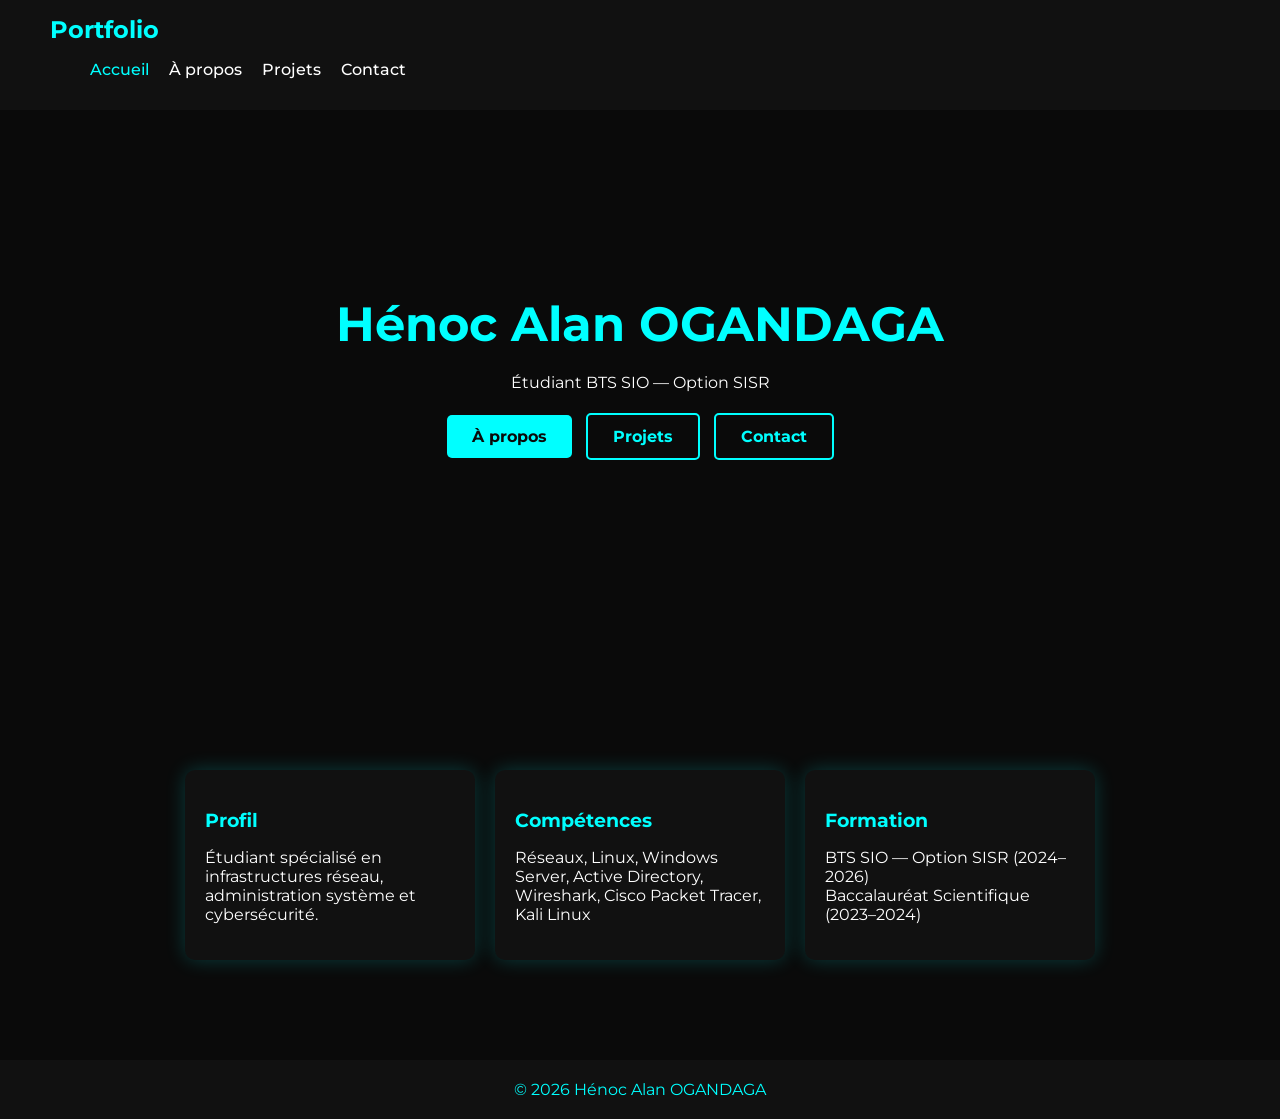
==== index.html @ 0b409825 "Update index.html" ====
<!DOCTYPE html>
<html lang="fr">
<head>
  <meta charset="UTF-8">
  <meta name="viewport" content="width=device-width, initial-scale=1.0">
  <title>Portfolio - Hénoc Alan OGANDAGA</title>
  <link rel="stylesheet" href="style.css">
  <link href="https://fonts.googleapis.com/css2?family=Montserrat:wght@400;700&display=swap" rel="stylesheet">
</head>
<body>

<header>
  <nav>
    <div class="logo">Portfolio</div>
    <ul>
      <li><a href="index.html" class="active">Accueil</a></li>
      <li><a href="about.html">À propos</a></li>
      <li><a href="projects.html">Projets</a></li>
      <li><a href="contact.html">Contact</a></li>
    </ul>
  </nav>
</header>

<section class="hero">
  <div>
    <h1>Hénoc Alan OGANDAGA</h1>
    <p>Étudiant BTS SIO — Option SISR</p>
    <div class="hero-buttons">
      <a href="about.html" class="btn">À propos</a>
      <a href="projects.html" class="btn-outline">Projets</a>
      <a href="contact.html" class="btn-outline">Contact</a>
    </div>
  </div>
</section>

<section class="info-blocks">
  <div class="block">
    <h3>Profil</h3>
    <p>Étudiant spécialisé en infrastructures réseau, administration système et cybersécurité.</p>
  </div>
  <div class="block">
    <h3>Compétences</h3>
    <p>Réseaux, Linux, Windows Server, Active Directory, Wireshark, Cisco Packet Tracer, Kali Linux</p>
  </div>
  <div class="block">
    <h3>Formation</h3>
    <p>BTS SIO — Option SISR (2024–2026)<br>Baccalauréat Scientifique (2023–2024)</p>
  </div>
</section>

<footer>
  © 2026 Hénoc Alan OGANDAGA
</footer>

</body>
</html>
---- style.css ----
/* === style.css === */

/* Général */
body {
  margin: 0;
  font-family: 'Montserrat', sans-serif;
  background: #0a0a0a;
  color: #fff;
}

a { text-decoration: none; }

/* Header */
header {
  position: fixed;
  width: 100%;
  top: 0;
  background: #111;
  display: flex;
  justify-content: space-between;
  align-items: center;
  padding: 15px 50px;
  z-index: 1000;
}

header .logo {
  font-size: 1.5em;
  font-weight: bold;
  color: #00ffff;
}

header nav ul {
  list-style: none;
  display: flex;
  gap: 20px;
}

header nav ul li a {
  color: #fff;
  font-weight: 500;
}

header nav ul li a.active,
header nav ul li a:hover {
  color: #00ffff;
}

/* Hero */
.hero {
  display: flex;
  justify-content: center;
  align-items: center;
  height: 80vh;
  text-align: center;
}

.hero h1 {
  font-size: 3em;
  color: #00ffff;
  margin-bottom: 20px;
}

.hero-buttons a {
  display: inline-block;
  padding: 12px 25px;
  margin: 5px;
  border-radius: 5px;
  font-weight: bold;
  transition: transform 0.2s;
}

.btn {
  background: #00ffff;
  color: #0a0a0a;
}

.btn-outline {
  border: 2px solid #00ffff;
  color: #00ffff;
}

.btn:hover, .btn-outline:hover {
  transform: scale(1.1);
}

/* Info blocks */
.info-blocks {
  display: flex;
  flex-wrap: wrap;
  justify-content: center;
  gap: 20px;
  padding: 50px 20px 100px 20px;
}

.block {
  background: #111;
  width: 250px;
  padding: 20px;
  border-radius: 10px;
  box-shadow: 0 0 20px #00ffff33;
  transition: transform 0.3s, box-shadow 0.3s;
}

.block h3 {
  color: #00ffff;
  margin-bottom: 10px;
}

.block:hover {
  transform: translateY(-10px);
  box-shadow: 0 0 30px #00ffff66;
}

/* Footer */
footer {
  text-align: center;
  padding: 20px;
  background: #111;
  color: #00ffff;
}
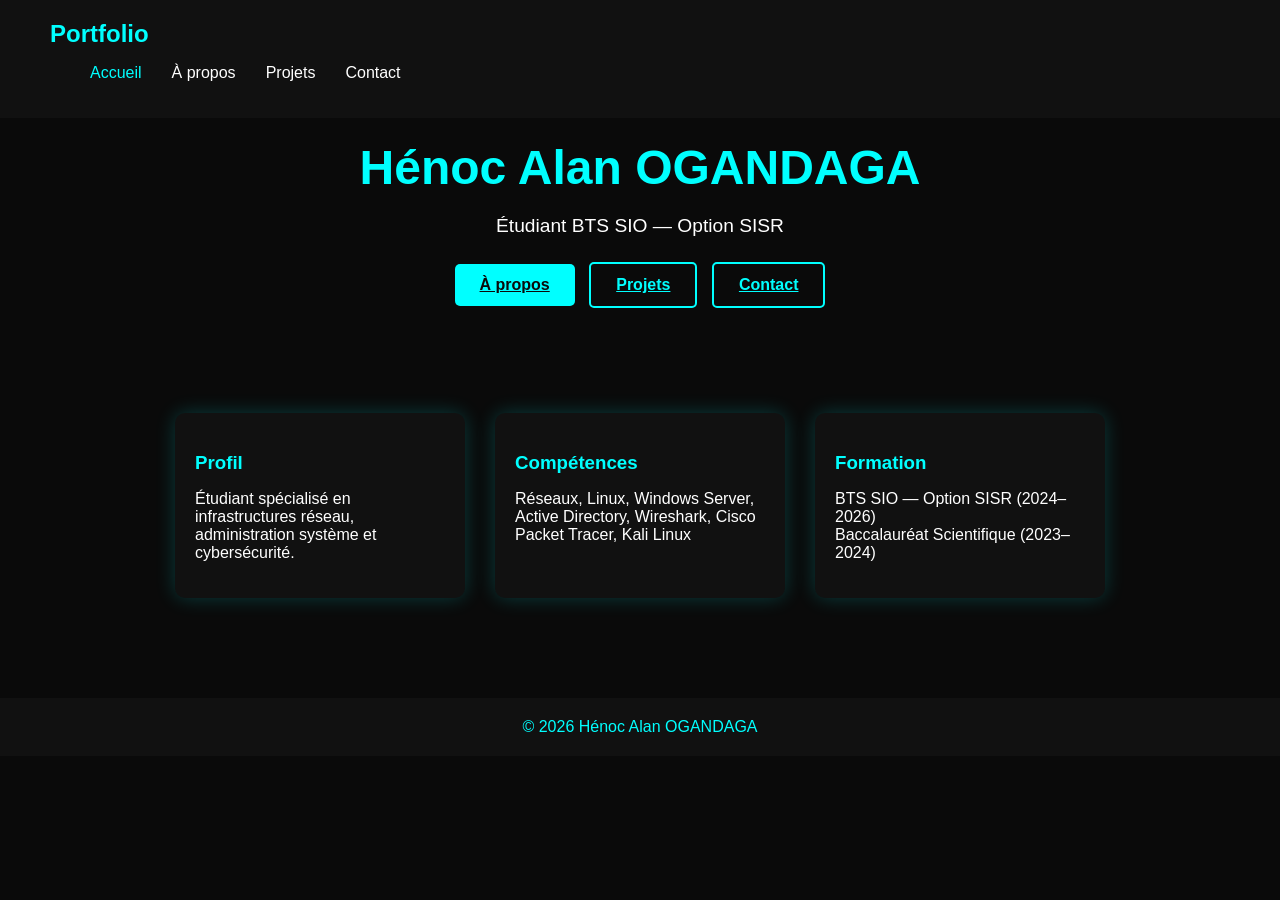
==== commit c58acf34: "Update index.html" ====
--- a/index.html
+++ b/index.html
@@ -5,7 +5,6 @@
   <meta name="viewport" content="width=device-width, initial-scale=1.0">
   <title>Portfolio - Hénoc Alan OGANDAGA</title>
   <link rel="stylesheet" href="style.css">
-  <link href="https://fonts.googleapis.com/css2?family=Montserrat:wght@400;700&display=swap" rel="stylesheet">
 </head>
 <body>
 
--- a/style.css
+++ b/style.css
@@ -8,8 +8,6 @@
   color: #fff;
 }
 
-a { text-decoration: none; }
-
 /* Header */
 header {
   position: fixed;
@@ -19,7 +17,7 @@
   display: flex;
   justify-content: space-between;
   align-items: center;
-  padding: 15px 50px;
+  padding: 20px 50px;
   z-index: 1000;
 }
 
@@ -32,11 +30,12 @@
 header nav ul {
   list-style: none;
   display: flex;
-  gap: 20px;
+  gap: 30px;
 }
 
 header nav ul li a {
   color: #fff;
+  text-decoration: none;
   font-weight: 500;
 }
 
@@ -50,13 +49,18 @@
   display: flex;
   justify-content: center;
   align-items: center;
-  height: 80vh;
   text-align: center;
+  padding: 100px 20px 50px 20px;
 }
 
 .hero h1 {
+  color: #00ffff;
   font-size: 3em;
-  color: #00ffff;
+  margin-bottom: 20px;
+}
+
+.hero p {
+  font-size: 1.2em;
   margin-bottom: 20px;
 }
 
@@ -83,12 +87,12 @@
   transform: scale(1.1);
 }
 
-/* Info blocks */
+/* Blocs info */
 .info-blocks {
   display: flex;
   flex-wrap: wrap;
   justify-content: center;
-  gap: 20px;
+  gap: 30px;
   padding: 50px 20px 100px 20px;
 }
 
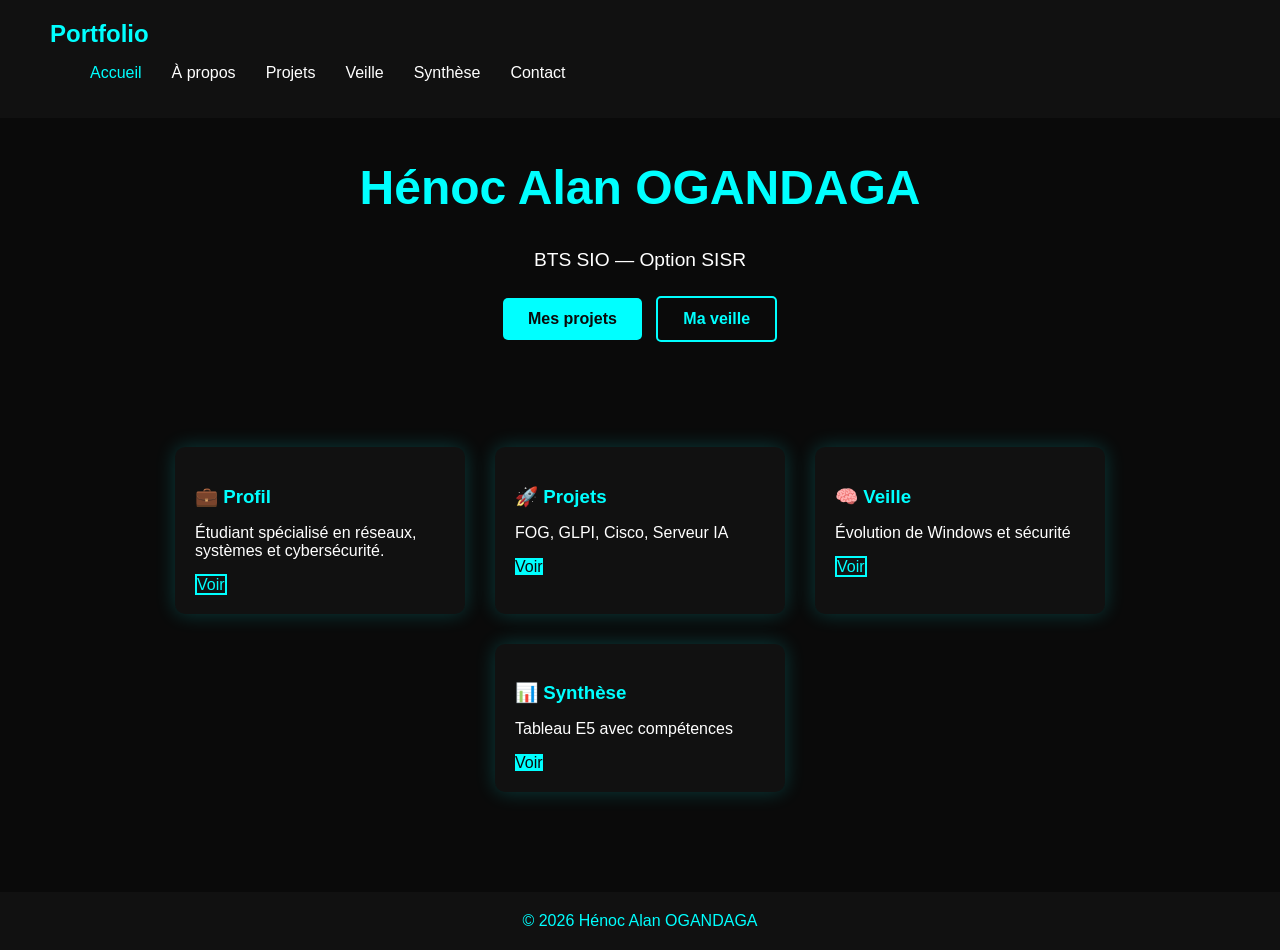
==== commit 924d3de5: "Update index.html" ====
--- a/index.html
+++ b/index.html
@@ -1,54 +1,70 @@
 <!DOCTYPE html>
 <html lang="fr">
 <head>
-  <meta charset="UTF-8">
-  <meta name="viewport" content="width=device-width, initial-scale=1.0">
-  <title>Portfolio - Hénoc Alan OGANDAGA</title>
-  <link rel="stylesheet" href="style.css">
+<meta charset="UTF-8">
+<meta name="viewport" content="width=device-width, initial-scale=1.0">
+<title>Portfolio - Hénoc Alan OGANDAGA</title>
+<link rel="stylesheet" href="style.css">
+<link href="https://fonts.googleapis.com/css2?family=Poppins:wght@400;700&display=swap" rel="stylesheet">
 </head>
 <body>
 
 <header>
-  <nav>
-    <div class="logo">Portfolio</div>
-    <ul>
-      <li><a href="index.html" class="active">Accueil</a></li>
-      <li><a href="about.html">À propos</a></li>
-      <li><a href="projects.html">Projets</a></li>
-      <li><a href="contact.html">Contact</a></li>
-    </ul>
-  </nav>
+<nav>
+<div class="logo">Portfolio</div>
+<ul>
+<li><a href="index.html" class="active">Accueil</a></li>
+<li><a href="about.html">À propos</a></li>
+<li><a href="projects.html">Projets</a></li>
+<li><a href="veille.html">Veille</a></li>
+<li><a href="synthese.html">Synthèse</a></li>
+<li><a href="contact.html">Contact</a></li>
+</ul>
+</nav>
 </header>
 
+<!-- HERO -->
 <section class="hero">
-  <div>
-    <h1>Hénoc Alan OGANDAGA</h1>
-    <p>Étudiant BTS SIO — Option SISR</p>
-    <div class="hero-buttons">
-      <a href="about.html" class="btn">À propos</a>
-      <a href="projects.html" class="btn-outline">Projets</a>
-      <a href="contact.html" class="btn-outline">Contact</a>
-    </div>
-  </div>
+<h1>Hénoc Alan OGANDAGA</h1>
+<p>BTS SIO — Option SISR</p>
+
+<div class="hero-buttons">
+<a href="projects.html" class="btn">Mes projets</a>
+<a href="veille.html" class="btn-outline">Ma veille</a>
+</div>
 </section>
 
+<!-- BLOCS PRINCIPAUX -->
 <section class="info-blocks">
-  <div class="block">
-    <h3>Profil</h3>
-    <p>Étudiant spécialisé en infrastructures réseau, administration système et cybersécurité.</p>
-  </div>
-  <div class="block">
-    <h3>Compétences</h3>
-    <p>Réseaux, Linux, Windows Server, Active Directory, Wireshark, Cisco Packet Tracer, Kali Linux</p>
-  </div>
-  <div class="block">
-    <h3>Formation</h3>
-    <p>BTS SIO — Option SISR (2024–2026)<br>Baccalauréat Scientifique (2023–2024)</p>
-  </div>
+
+<div class="block">
+<h3>💼 Profil</h3>
+<p>Étudiant spécialisé en réseaux, systèmes et cybersécurité.</p>
+<a href="about.html" class="btn-outline">Voir</a>
+</div>
+
+<div class="block">
+<h3>🚀 Projets</h3>
+<p>FOG, GLPI, Cisco, Serveur IA</p>
+<a href="projects.html" class="btn">Voir</a>
+</div>
+
+<div class="block">
+<h3>🧠 Veille</h3>
+<p>Évolution de Windows et sécurité</p>
+<a href="veille.html" class="btn-outline">Voir</a>
+</div>
+
+<div class="block">
+<h3>📊 Synthèse</h3>
+<p>Tableau E5 avec compétences</p>
+<a href="synthese.html" class="btn">Voir</a>
+</div>
+
 </section>
 
 <footer>
-  © 2026 Hénoc Alan OGANDAGA
+© 2026 Hénoc Alan OGANDAGA
 </footer>
 
 </body>
--- a/style.css
+++ b/style.css
@@ -1,4 +1,4 @@
-/* === style.css === */
+/* === style.css complet et fonctionnel === */
 
 /* Général */
 body {
@@ -7,6 +7,8 @@
   background: #0a0a0a;
   color: #fff;
 }
+
+a { text-decoration: none; }
 
 /* Header */
 header {
@@ -35,7 +37,6 @@
 
 header nav ul li a {
   color: #fff;
-  text-decoration: none;
   font-weight: 500;
 }
 
@@ -47,16 +48,17 @@
 /* Hero */
 .hero {
   display: flex;
+  flex-direction: column;
   justify-content: center;
   align-items: center;
   text-align: center;
-  padding: 100px 20px 50px 20px;
+  padding: 120px 20px 50px 20px;
 }
 
 .hero h1 {
+  font-size: 3em;
   color: #00ffff;
-  font-size: 3em;
-  margin-bottom: 20px;
+  margin-bottom: 15px;
 }
 
 .hero p {
@@ -66,11 +68,11 @@
 
 .hero-buttons a {
   display: inline-block;
+  margin: 5px;
   padding: 12px 25px;
-  margin: 5px;
   border-radius: 5px;
   font-weight: bold;
-  transition: transform 0.2s;
+  transition: transform 0.2s, box-shadow 0.2s;
 }
 
 .btn {
@@ -84,10 +86,11 @@
 }
 
 .btn:hover, .btn-outline:hover {
-  transform: scale(1.1);
+  transform: translateY(-3px);
+  box-shadow: 0 0 15px #00ffff88;
 }
 
-/* Blocs info */
+/* Info Blocks */
 .info-blocks {
   display: flex;
   flex-wrap: wrap;
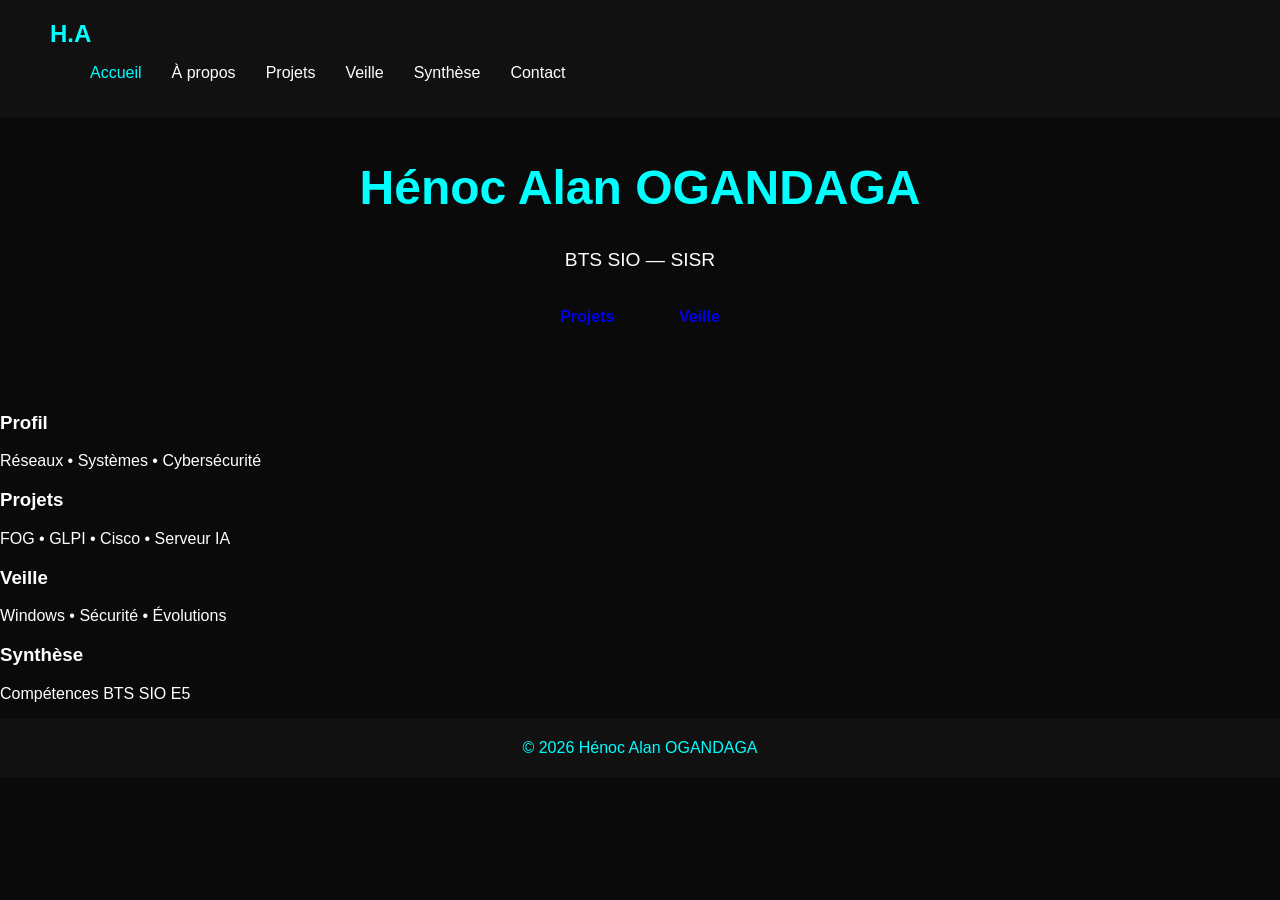
==== commit 0960df1d: "Update index.html" ====
--- a/index.html
+++ b/index.html
@@ -4,14 +4,16 @@
 <meta charset="UTF-8">
 <meta name="viewport" content="width=device-width, initial-scale=1.0">
 <title>Portfolio - Hénoc Alan OGANDAGA</title>
+
 <link rel="stylesheet" href="style.css">
-<link href="https://fonts.googleapis.com/css2?family=Poppins:wght@400;700&display=swap" rel="stylesheet">
+<link href="https://fonts.googleapis.com/css2?family=Poppins:wght@300;400;600&display=swap" rel="stylesheet">
+
 </head>
 <body>
 
 <header>
 <nav>
-<div class="logo">Portfolio</div>
+<div class="logo">H.A</div>
 <ul>
 <li><a href="index.html" class="active">Accueil</a></li>
 <li><a href="about.html">À propos</a></li>
@@ -23,42 +25,36 @@
 </nav>
 </header>
 
-<!-- HERO -->
 <section class="hero">
 <h1>Hénoc Alan OGANDAGA</h1>
-<p>BTS SIO — Option SISR</p>
+<p>BTS SIO — SISR</p>
 
 <div class="hero-buttons">
-<a href="projects.html" class="btn">Mes projets</a>
-<a href="veille.html" class="btn-outline">Ma veille</a>
+<a href="projects.html" class="btn-main">Projets</a>
+<a href="veille.html" class="btn-second">Veille</a>
 </div>
 </section>
 
-<!-- BLOCS PRINCIPAUX -->
-<section class="info-blocks">
+<section class="cards">
 
-<div class="block">
-<h3>💼 Profil</h3>
-<p>Étudiant spécialisé en réseaux, systèmes et cybersécurité.</p>
-<a href="about.html" class="btn-outline">Voir</a>
+<div class="card">
+<h3>Profil</h3>
+<p>Réseaux • Systèmes • Cybersécurité</p>
 </div>
 
-<div class="block">
-<h3>🚀 Projets</h3>
-<p>FOG, GLPI, Cisco, Serveur IA</p>
-<a href="projects.html" class="btn">Voir</a>
+<div class="card">
+<h3>Projets</h3>
+<p>FOG • GLPI • Cisco • Serveur IA</p>
 </div>
 
-<div class="block">
-<h3>🧠 Veille</h3>
-<p>Évolution de Windows et sécurité</p>
-<a href="veille.html" class="btn-outline">Voir</a>
+<div class="card">
+<h3>Veille</h3>
+<p>Windows • Sécurité • Évolutions</p>
 </div>
 
-<div class="block">
-<h3>📊 Synthèse</h3>
-<p>Tableau E5 avec compétences</p>
-<a href="synthese.html" class="btn">Voir</a>
+<div class="card">
+<h3>Synthèse</h3>
+<p>Compétences BTS SIO E5</p>
 </div>
 
 </section>
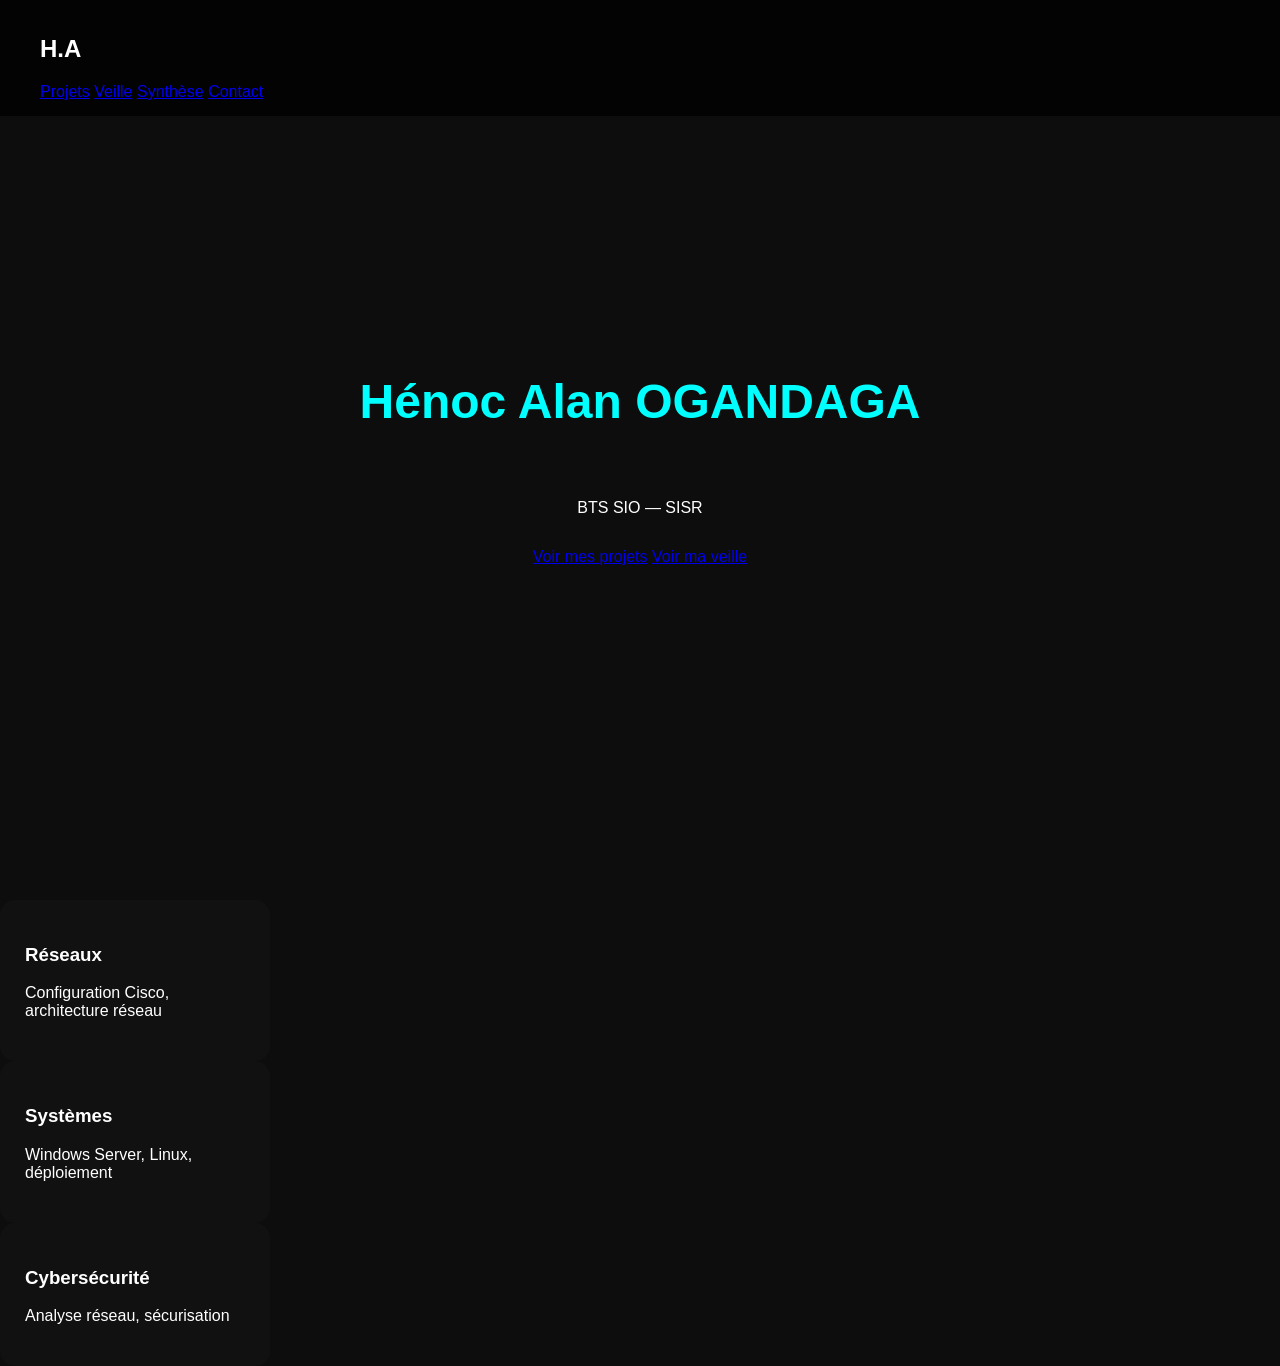
==== commit bd5d1321: "Update index.html" ====
--- a/index.html
+++ b/index.html
@@ -3,65 +3,55 @@
 <head>
 <meta charset="UTF-8">
 <meta name="viewport" content="width=device-width, initial-scale=1.0">
-<title>Portfolio - Hénoc Alan OGANDAGA</title>
+
+<title>Portfolio</title>
 
 <link rel="stylesheet" href="style.css">
-<link href="https://fonts.googleapis.com/css2?family=Poppins:wght@300;400;600&display=swap" rel="stylesheet">
+<link href="https://fonts.googleapis.com/css2?family=Inter:wght@300;500;700&display=swap" rel="stylesheet">
 
 </head>
 <body>
 
 <header>
-<nav>
-<div class="logo">H.A</div>
-<ul>
-<li><a href="index.html" class="active">Accueil</a></li>
-<li><a href="about.html">À propos</a></li>
-<li><a href="projects.html">Projets</a></li>
-<li><a href="veille.html">Veille</a></li>
-<li><a href="synthese.html">Synthèse</a></li>
-<li><a href="contact.html">Contact</a></li>
-</ul>
-</nav>
+<div class="nav">
+<h2>H.A</h2>
+<div>
+<a href="projects.html">Projets</a>
+<a href="veille.html">Veille</a>
+<a href="synthese.html">Synthèse</a>
+<a href="contact.html">Contact</a>
+</div>
+</div>
 </header>
 
 <section class="hero">
 <h1>Hénoc Alan OGANDAGA</h1>
 <p>BTS SIO — SISR</p>
 
-<div class="hero-buttons">
-<a href="projects.html" class="btn-main">Projets</a>
-<a href="veille.html" class="btn-second">Veille</a>
+<div class="buttons">
+<a href="projects.html" class="primary">Voir mes projets</a>
+<a href="veille.html" class="secondary">Voir ma veille</a>
 </div>
 </section>
 
-<section class="cards">
+<section class="grid">
 
 <div class="card">
-<h3>Profil</h3>
-<p>Réseaux • Systèmes • Cybersécurité</p>
+<h3>Réseaux</h3>
+<p>Configuration Cisco, architecture réseau</p>
 </div>
 
 <div class="card">
-<h3>Projets</h3>
-<p>FOG • GLPI • Cisco • Serveur IA</p>
+<h3>Systèmes</h3>
+<p>Windows Server, Linux, déploiement</p>
 </div>
 
 <div class="card">
-<h3>Veille</h3>
-<p>Windows • Sécurité • Évolutions</p>
-</div>
-
-<div class="card">
-<h3>Synthèse</h3>
-<p>Compétences BTS SIO E5</p>
+<h3>Cybersécurité</h3>
+<p>Analyse réseau, sécurisation</p>
 </div>
 
 </section>
 
-<footer>
-© 2026 Hénoc Alan OGANDAGA
-</footer>
-
 </body>
 </html>
--- a/style.css
+++ b/style.css
@@ -1,127 +1,111 @@
-/* === style.css complet et fonctionnel === */
-
-/* Général */
 body {
   margin: 0;
-  font-family: 'Montserrat', sans-serif;
-  background: #0a0a0a;
-  color: #fff;
+  font-family: 'Poppins', sans-serif;
+  background: #0d0d0d;
+  color: white;
 }
 
-a { text-decoration: none; }
-
-/* Header */
+/* NAVBAR */
 header {
   position: fixed;
   width: 100%;
   top: 0;
-  background: #111;
+  background: rgba(0,0,0,0.7);
+  backdrop-filter: blur(10px);
+  padding: 15px 40px;
+}
+
+nav {
   display: flex;
   justify-content: space-between;
   align-items: center;
-  padding: 20px 50px;
-  z-index: 1000;
 }
 
-header .logo {
-  font-size: 1.5em;
+.logo {
+  color: #00ffff;
   font-weight: bold;
+}
+
+nav ul {
+  display: flex;
+  gap: 25px;
+  list-style: none;
+}
+
+nav a {
+  color: white;
+  text-decoration: none;
+  transition: 0.3s;
+}
+
+nav a:hover, .active {
   color: #00ffff;
 }
 
-header nav ul {
-  list-style: none;
-  display: flex;
-  gap: 30px;
-}
-
-header nav ul li a {
-  color: #fff;
-  font-weight: 500;
-}
-
-header nav ul li a.active,
-header nav ul li a:hover {
-  color: #00ffff;
-}
-
-/* Hero */
+/* HERO */
 .hero {
+  height: 100vh;
   display: flex;
   flex-direction: column;
   justify-content: center;
   align-items: center;
-  text-align: center;
-  padding: 120px 20px 50px 20px;
+  gap: 15px;
 }
 
 .hero h1 {
   font-size: 3em;
   color: #00ffff;
-  margin-bottom: 15px;
 }
 
-.hero p {
-  font-size: 1.2em;
-  margin-bottom: 20px;
+.hero-buttons {
+  margin-top: 20px;
 }
 
-.hero-buttons a {
-  display: inline-block;
-  margin: 5px;
+/* BUTTONS */
+.btn-main {
+  background: #00ffff;
+  color: black;
   padding: 12px 25px;
-  border-radius: 5px;
-  font-weight: bold;
-  transition: transform 0.2s, box-shadow 0.2s;
+  border-radius: 30px;
+  margin-right: 10px;
 }
 
-.btn {
-  background: #00ffff;
-  color: #0a0a0a;
-}
-
-.btn-outline {
+.btn-second {
   border: 2px solid #00ffff;
+  padding: 12px 25px;
+  border-radius: 30px;
   color: #00ffff;
 }
 
-.btn:hover, .btn-outline:hover {
-  transform: translateY(-3px);
-  box-shadow: 0 0 15px #00ffff88;
+.btn-main:hover, .btn-second:hover {
+  transform: scale(1.05);
 }
 
-/* Info Blocks */
-.info-blocks {
+/* CARDS */
+.cards {
   display: flex;
-  flex-wrap: wrap;
   justify-content: center;
   gap: 30px;
-  padding: 50px 20px 100px 20px;
+  padding: 50px;
+  flex-wrap: wrap;
 }
 
-.block {
+.card {
   background: #111;
-  width: 250px;
-  padding: 20px;
-  border-radius: 10px;
-  box-shadow: 0 0 20px #00ffff33;
-  transition: transform 0.3s, box-shadow 0.3s;
+  padding: 25px;
+  width: 220px;
+  border-radius: 15px;
+  transition: 0.3s;
 }
 
-.block h3 {
-  color: #00ffff;
-  margin-bottom: 10px;
+.card:hover {
+  transform: translateY(-10px);
+  box-shadow: 0 0 20px #00ffff55;
 }
 
-.block:hover {
-  transform: translateY(-10px);
-  box-shadow: 0 0 30px #00ffff66;
-}
-
-/* Footer */
+/* FOOTER */
 footer {
   text-align: center;
   padding: 20px;
-  background: #111;
   color: #00ffff;
 }
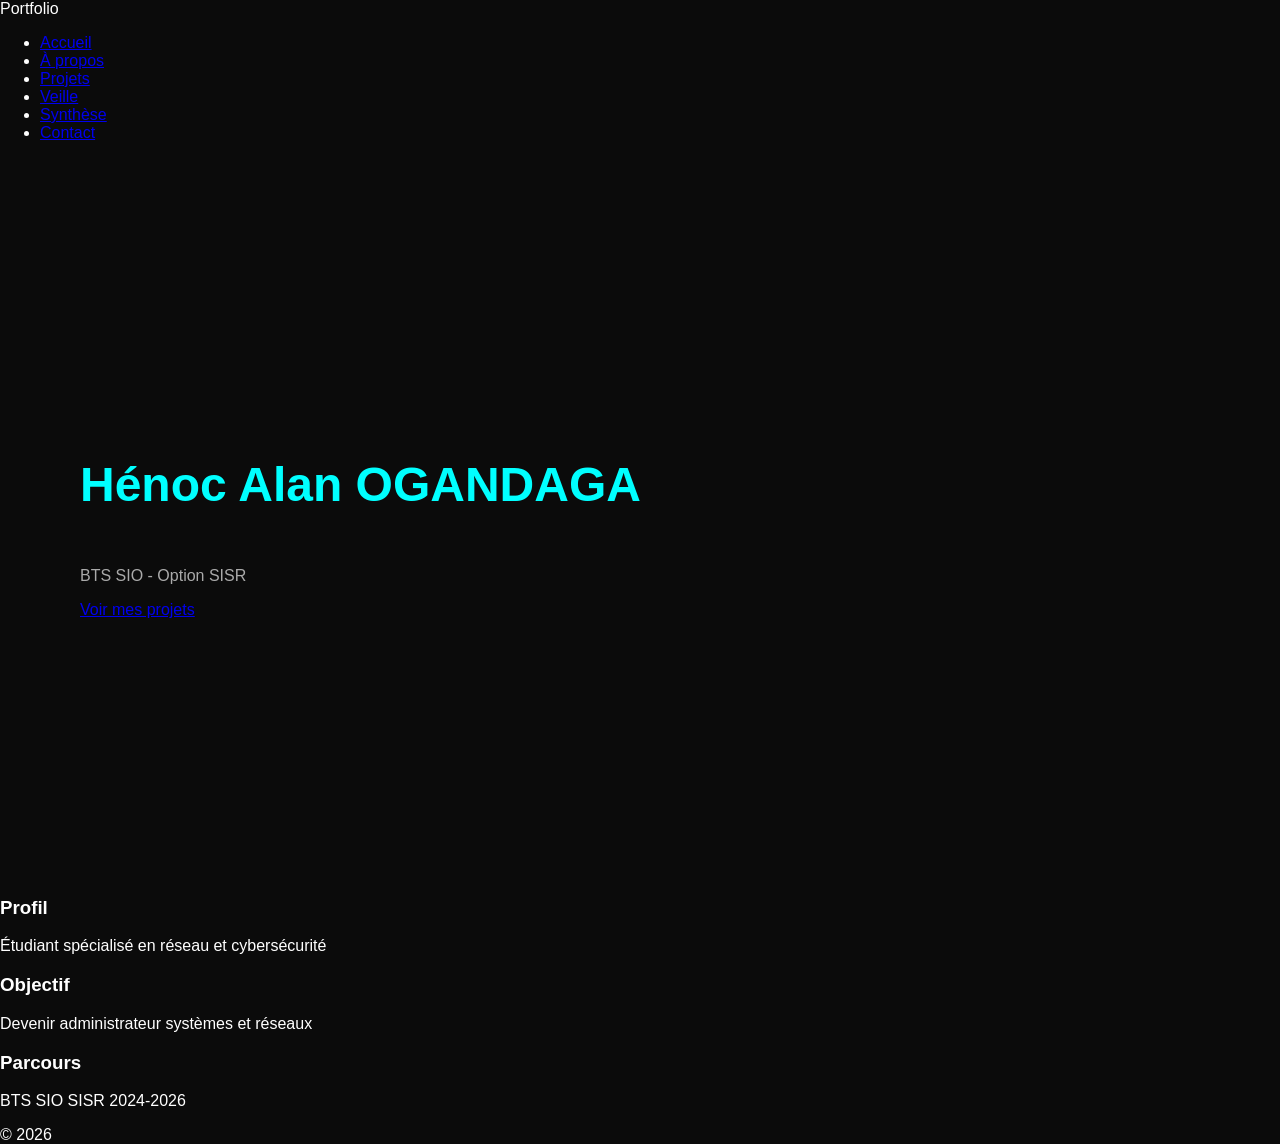
==== commit 3faaad1c: "Update index.html" ====
--- a/index.html
+++ b/index.html
@@ -2,56 +2,49 @@
 <html lang="fr">
 <head>
 <meta charset="UTF-8">
-<meta name="viewport" content="width=device-width, initial-scale=1.0">
-
 <title>Portfolio</title>
-
 <link rel="stylesheet" href="style.css">
-<link href="https://fonts.googleapis.com/css2?family=Inter:wght@300;500;700&display=swap" rel="stylesheet">
-
+<link href="https://fonts.googleapis.com/css2?family=Poppins:wght@400;700&display=swap" rel="stylesheet">
 </head>
 <body>
 
 <header>
-<div class="nav">
-<h2>H.A</h2>
-<div>
-<a href="projects.html">Projets</a>
-<a href="veille.html">Veille</a>
-<a href="synthese.html">Synthèse</a>
-<a href="contact.html">Contact</a>
-</div>
-</div>
+<nav>
+<div class="logo">Portfolio</div>
+<ul>
+<li><a href="index.html" class="active">Accueil</a></li>
+<li><a href="about.html">À propos</a></li>
+<li><a href="projects.html">Projets</a></li>
+<li><a href="veille.html">Veille</a></li>
+<li><a href="synthese.html">Synthèse</a></li>
+<li><a href="contact.html">Contact</a></li>
+</ul>
+</nav>
 </header>
 
 <section class="hero">
 <h1>Hénoc Alan OGANDAGA</h1>
-<p>BTS SIO — SISR</p>
+<p>BTS SIO - Option SISR</p>
+<a href="projects.html" class="btn">Voir mes projets</a>
+</section>
 
-<div class="buttons">
-<a href="projects.html" class="primary">Voir mes projets</a>
-<a href="veille.html" class="secondary">Voir ma veille</a>
+<section class="info-blocks">
+<div class="block">
+<h3>Profil</h3>
+<p>Étudiant spécialisé en réseau et cybersécurité</p>
+</div>
+
+<div class="block">
+<h3>Objectif</h3>
+<p>Devenir administrateur systèmes et réseaux</p>
+</div>
+
+<div class="block">
+<h3>Parcours</h3>
+<p>BTS SIO SISR 2024-2026</p>
 </div>
 </section>
 
-<section class="grid">
-
-<div class="card">
-<h3>Réseaux</h3>
-<p>Configuration Cisco, architecture réseau</p>
-</div>
-
-<div class="card">
-<h3>Systèmes</h3>
-<p>Windows Server, Linux, déploiement</p>
-</div>
-
-<div class="card">
-<h3>Cybersécurité</h3>
-<p>Analyse réseau, sécurisation</p>
-</div>
-
-</section>
-
+<footer>© 2026</footer>
 </body>
 </html>
--- a/style.css
+++ b/style.css
@@ -1,55 +1,34 @@
 body {
   margin: 0;
-  font-family: 'Poppins', sans-serif;
-  background: #0d0d0d;
+  font-family: 'Inter', sans-serif;
+  background: #0b0b0b;
   color: white;
 }
 
-/* NAVBAR */
-header {
-  position: fixed;
-  width: 100%;
-  top: 0;
-  background: rgba(0,0,0,0.7);
-  backdrop-filter: blur(10px);
-  padding: 15px 40px;
+/* NAV */
+.nav {
+  display: flex;
+  justify-content: space-between;
+  padding: 20px 40px;
 }
 
-nav {
-  display: flex;
-  justify-content: space-between;
-  align-items: center;
+.nav a {
+  margin-left: 20px;
+  color: #aaa;
+  text-decoration: none;
 }
 
-.logo {
-  color: #00ffff;
-  font-weight: bold;
-}
-
-nav ul {
-  display: flex;
-  gap: 25px;
-  list-style: none;
-}
-
-nav a {
-  color: white;
-  text-decoration: none;
-  transition: 0.3s;
-}
-
-nav a:hover, .active {
+.nav a:hover {
   color: #00ffff;
 }
 
 /* HERO */
 .hero {
-  height: 100vh;
+  height: 80vh;
   display: flex;
   flex-direction: column;
   justify-content: center;
-  align-items: center;
-  gap: 15px;
+  padding-left: 80px;
 }
 
 .hero h1 {
@@ -57,55 +36,46 @@
   color: #00ffff;
 }
 
-.hero-buttons {
+.hero p {
+  color: #aaa;
+}
+
+/* BUTTONS */
+.buttons {
   margin-top: 20px;
 }
 
-/* BUTTONS */
-.btn-main {
+.primary {
   background: #00ffff;
   color: black;
   padding: 12px 25px;
-  border-radius: 30px;
+  border-radius: 8px;
   margin-right: 10px;
 }
 
-.btn-second {
-  border: 2px solid #00ffff;
+.secondary {
+  border: 1px solid #00ffff;
   padding: 12px 25px;
-  border-radius: 30px;
+  border-radius: 8px;
   color: #00ffff;
 }
 
-.btn-main:hover, .btn-second:hover {
-  transform: scale(1.05);
-}
-
-/* CARDS */
-.cards {
+/* GRID */
+.grid {
   display: flex;
-  justify-content: center;
-  gap: 30px;
+  gap: 20px;
   padding: 50px;
-  flex-wrap: wrap;
 }
 
 .card {
   background: #111;
-  padding: 25px;
-  width: 220px;
-  border-radius: 15px;
+  padding: 20px;
+  border-radius: 10px;
+  flex: 1;
   transition: 0.3s;
 }
 
 .card:hover {
-  transform: translateY(-10px);
-  box-shadow: 0 0 20px #00ffff55;
+  transform: translateY(-5px);
+  box-shadow: 0 0 15px #00ffff55;
 }
-
-/* FOOTER */
-footer {
-  text-align: center;
-  padding: 20px;
-  color: #00ffff;
-}
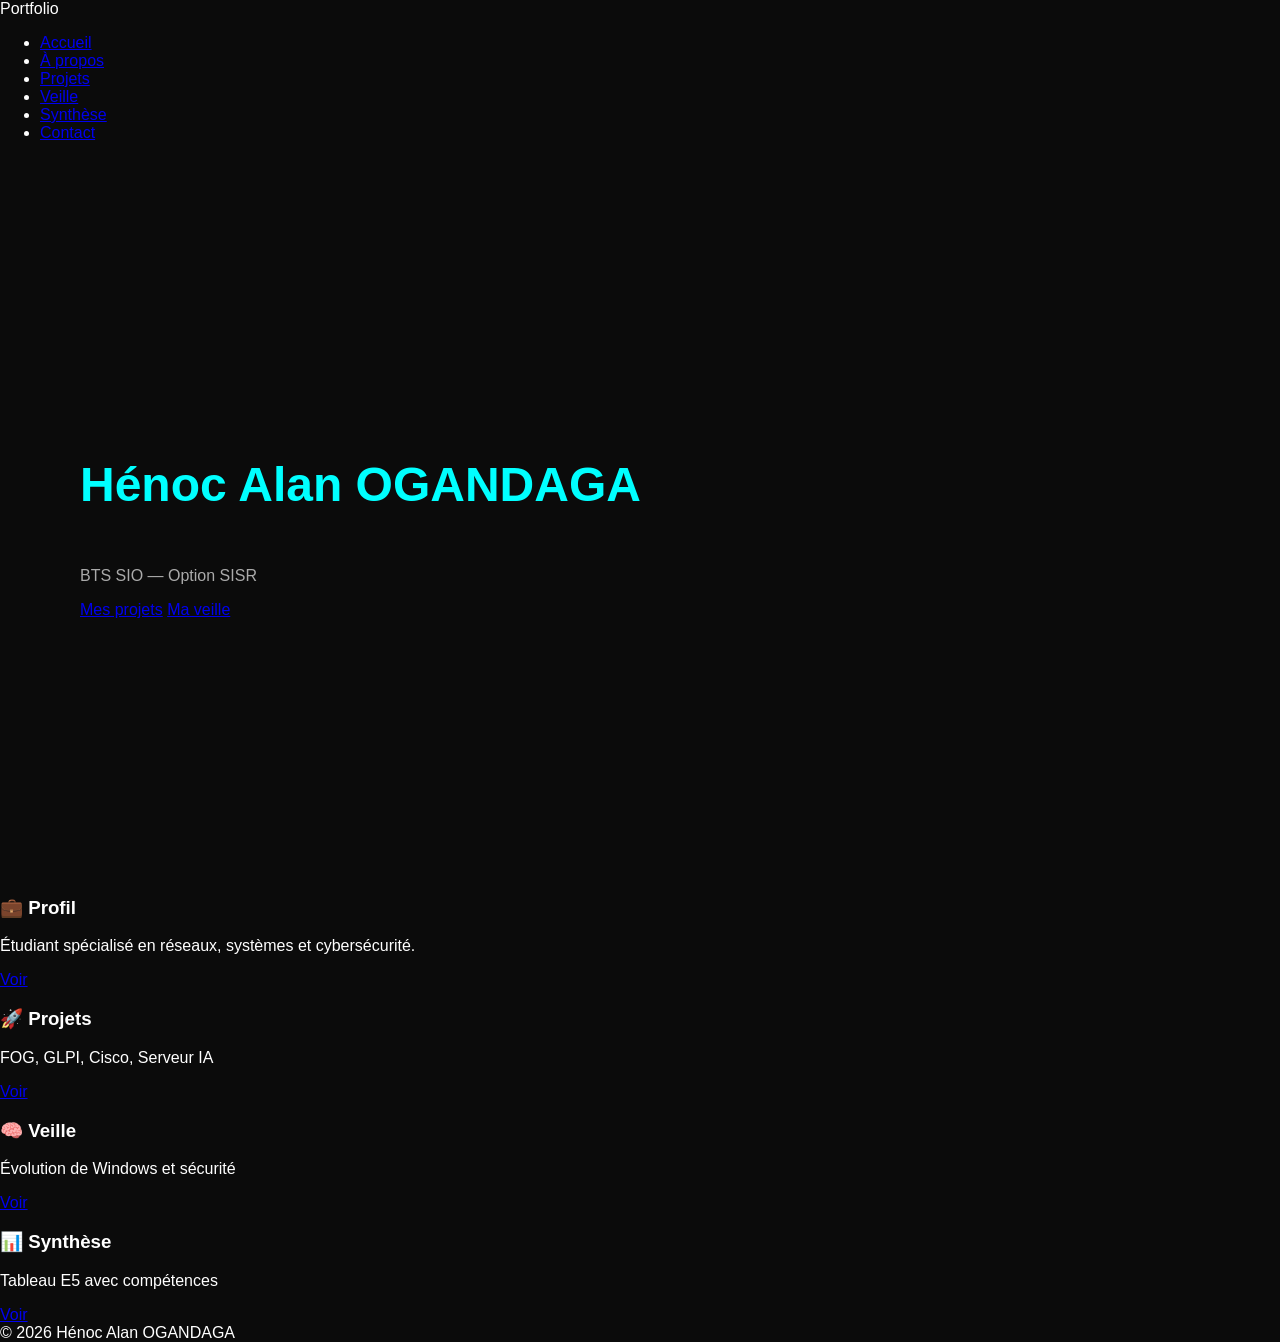
==== commit 5d0a08f5: "Update index.html" ====
--- a/index.html
+++ b/index.html
@@ -2,7 +2,8 @@
 <html lang="fr">
 <head>
 <meta charset="UTF-8">
-<title>Portfolio</title>
+<meta name="viewport" content="width=device-width, initial-scale=1.0">
+<title>Portfolio - Hénoc Alan OGANDAGA</title>
 <link rel="stylesheet" href="style.css">
 <link href="https://fonts.googleapis.com/css2?family=Poppins:wght@400;700&display=swap" rel="stylesheet">
 </head>
@@ -22,29 +23,49 @@
 </nav>
 </header>
 
+<!-- HERO -->
 <section class="hero">
 <h1>Hénoc Alan OGANDAGA</h1>
-<p>BTS SIO - Option SISR</p>
-<a href="projects.html" class="btn">Voir mes projets</a>
+<p>BTS SIO — Option SISR</p>
+
+<div class="hero-buttons">
+<a href="projects.html" class="btn">Mes projets</a>
+<a href="veille.html" class="btn-outline">Ma veille</a>
+</div>
 </section>
 
+<!-- BLOCS PRINCIPAUX -->
 <section class="info-blocks">
+
 <div class="block">
-<h3>Profil</h3>
-<p>Étudiant spécialisé en réseau et cybersécurité</p>
+<h3>💼 Profil</h3>
+<p>Étudiant spécialisé en réseaux, systèmes et cybersécurité.</p>
+<a href="about.html" class="btn-outline">Voir</a>
 </div>
 
 <div class="block">
-<h3>Objectif</h3>
-<p>Devenir administrateur systèmes et réseaux</p>
+<h3>🚀 Projets</h3>
+<p>FOG, GLPI, Cisco, Serveur IA</p>
+<a href="projects.html" class="btn">Voir</a>
 </div>
 
 <div class="block">
-<h3>Parcours</h3>
-<p>BTS SIO SISR 2024-2026</p>
+<h3>🧠 Veille</h3>
+<p>Évolution de Windows et sécurité</p>
+<a href="veille.html" class="btn-outline">Voir</a>
 </div>
+
+<div class="block">
+<h3>📊 Synthèse</h3>
+<p>Tableau E5 avec compétences</p>
+<a href="synthese.html" class="btn">Voir</a>
+</div>
+
 </section>
 
-<footer>© 2026</footer>
+<footer>
+© 2026 Hénoc Alan OGANDAGA
+</footer>
+
 </body>
 </html>
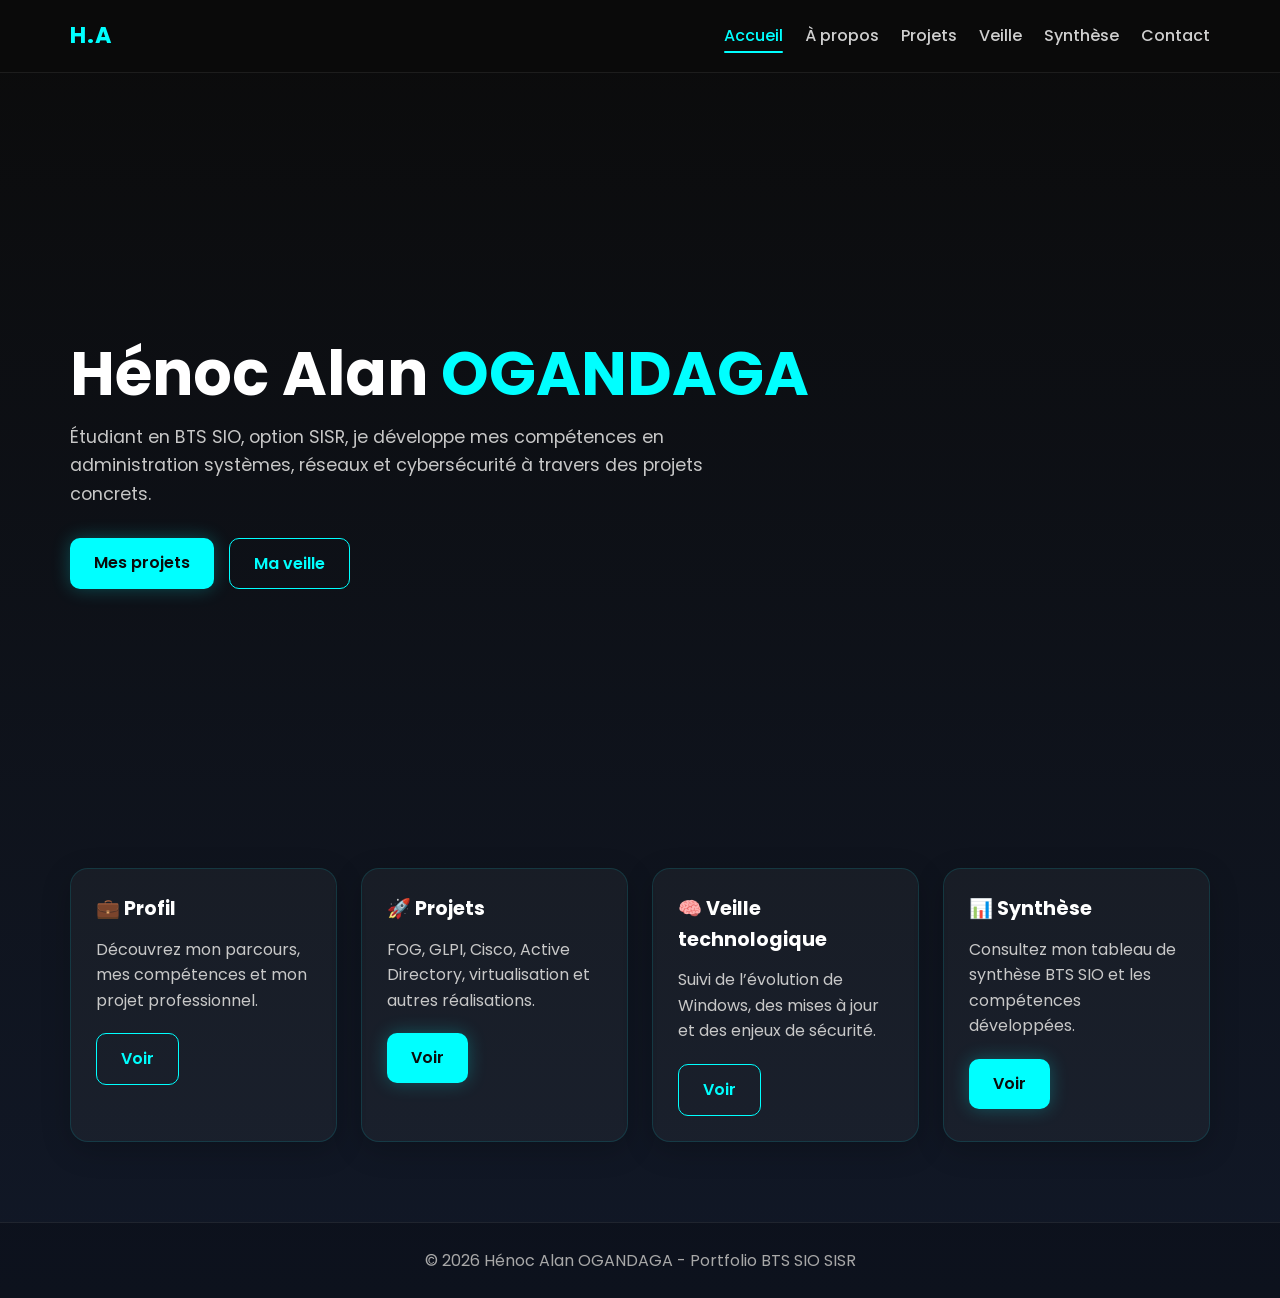
==== commit ea61f46e: "Update index.html" ====
--- a/index.html
+++ b/index.html
@@ -1,71 +1,70 @@
 <!DOCTYPE html>
 <html lang="fr">
 <head>
-<meta charset="UTF-8">
-<meta name="viewport" content="width=device-width, initial-scale=1.0">
-<title>Portfolio - Hénoc Alan OGANDAGA</title>
-<link rel="stylesheet" href="style.css">
-<link href="https://fonts.googleapis.com/css2?family=Poppins:wght@400;700&display=swap" rel="stylesheet">
+  <meta charset="UTF-8">
+  <meta name="viewport" content="width=device-width, initial-scale=1.0">
+  <title>Portfolio - Hénoc Alan OGANDAGA</title>
+  <link rel="stylesheet" href="style.css">
+  <link href="https://fonts.googleapis.com/css2?family=Poppins:wght@400;500;600;700&display=swap" rel="stylesheet">
 </head>
 <body>
 
-<header>
-<nav>
-<div class="logo">Portfolio</div>
-<ul>
-<li><a href="index.html" class="active">Accueil</a></li>
-<li><a href="about.html">À propos</a></li>
-<li><a href="projects.html">Projets</a></li>
-<li><a href="veille.html">Veille</a></li>
-<li><a href="synthese.html">Synthèse</a></li>
-<li><a href="contact.html">Contact</a></li>
-</ul>
-</nav>
-</header>
+  <header>
+    <nav>
+      <div class="logo">H.A</div>
+      <ul>
+        <li><a href="index.html" class="active">Accueil</a></li>
+        <li><a href="about.html">À propos</a></li>
+        <li><a href="projects.html">Projets</a></li>
+        <li><a href="veille.html">Veille</a></li>
+        <li><a href="synthese.html">Synthèse</a></li>
+        <li><a href="contact.html">Contact</a></li>
+      </ul>
+    </nav>
+  </header>
 
-<!-- HERO -->
-<section class="hero">
-<h1>Hénoc Alan OGANDAGA</h1>
-<p>BTS SIO — Option SISR</p>
+  <section class="hero">
+    <h1>Hénoc Alan <span>OGANDAGA</span></h1>
+    <p>
+      Étudiant en BTS SIO, option SISR, je développe mes compétences en administration
+      systèmes, réseaux et cybersécurité à travers des projets concrets.
+    </p>
 
-<div class="hero-buttons">
-<a href="projects.html" class="btn">Mes projets</a>
-<a href="veille.html" class="btn-outline">Ma veille</a>
-</div>
-</section>
+    <div class="hero-buttons">
+      <a href="projects.html" class="btn">Mes projets</a>
+      <a href="veille.html" class="btn-outline">Ma veille</a>
+    </div>
+  </section>
 
-<!-- BLOCS PRINCIPAUX -->
-<section class="info-blocks">
+  <section class="info-blocks">
+    <div class="block">
+      <h3>💼 Profil</h3>
+      <p>Découvrez mon parcours, mes compétences et mon projet professionnel.</p>
+      <a href="about.html" class="btn-outline">Voir</a>
+    </div>
 
-<div class="block">
-<h3>💼 Profil</h3>
-<p>Étudiant spécialisé en réseaux, systèmes et cybersécurité.</p>
-<a href="about.html" class="btn-outline">Voir</a>
-</div>
+    <div class="block">
+      <h3>🚀 Projets</h3>
+      <p>FOG, GLPI, Cisco, Active Directory, virtualisation et autres réalisations.</p>
+      <a href="projects.html" class="btn">Voir</a>
+    </div>
 
-<div class="block">
-<h3>🚀 Projets</h3>
-<p>FOG, GLPI, Cisco, Serveur IA</p>
-<a href="projects.html" class="btn">Voir</a>
-</div>
+    <div class="block">
+      <h3>🧠 Veille technologique</h3>
+      <p>Suivi de l’évolution de Windows, des mises à jour et des enjeux de sécurité.</p>
+      <a href="veille.html" class="btn-outline">Voir</a>
+    </div>
 
-<div class="block">
-<h3>🧠 Veille</h3>
-<p>Évolution de Windows et sécurité</p>
-<a href="veille.html" class="btn-outline">Voir</a>
-</div>
+    <div class="block">
+      <h3>📊 Synthèse</h3>
+      <p>Consultez mon tableau de synthèse BTS SIO et les compétences développées.</p>
+      <a href="synthese.html" class="btn">Voir</a>
+    </div>
+  </section>
 
-<div class="block">
-<h3>📊 Synthèse</h3>
-<p>Tableau E5 avec compétences</p>
-<a href="synthese.html" class="btn">Voir</a>
-</div>
-
-</section>
-
-<footer>
-© 2026 Hénoc Alan OGANDAGA
-</footer>
+  <footer>
+    © 2026 Hénoc Alan OGANDAGA - Portfolio BTS SIO SISR
+  </footer>
 
 </body>
 </html>
--- a/style.css
+++ b/style.css
@@ -1,81 +1,234 @@
+* {
+  margin: 0;
+  padding: 0;
+  box-sizing: border-box;
+}
+
 body {
-  margin: 0;
-  font-family: 'Inter', sans-serif;
-  background: #0b0b0b;
+  font-family: 'Poppins', sans-serif;
+  background: linear-gradient(180deg, #0b0b0b 0%, #111827 100%);
   color: white;
-}
-
-/* NAV */
-.nav {
+  line-height: 1.6;
+}
+
+/* HEADER / NAV */
+header {
+  position: sticky;
+  top: 0;
+  z-index: 1000;
+  background: rgba(11, 11, 11, 0.9);
+  backdrop-filter: blur(10px);
+  border-bottom: 1px solid rgba(255, 255, 255, 0.08);
+}
+
+nav {
+  max-width: 1200px;
+  margin: 0 auto;
+  padding: 18px 30px;
   display: flex;
   justify-content: space-between;
-  padding: 20px 40px;
-}
-
-.nav a {
-  margin-left: 20px;
-  color: #aaa;
+  align-items: center;
+}
+
+.logo {
+  font-size: 1.4rem;
+  font-weight: 700;
+  color: #00ffff;
+  letter-spacing: 1px;
+}
+
+nav ul {
+  list-style: none;
+  display: flex;
+  gap: 22px;
+  flex-wrap: wrap;
+}
+
+nav ul li a {
   text-decoration: none;
-}
-
-.nav a:hover {
-  color: #00ffff;
+  color: #cfcfcf;
+  font-weight: 500;
+  transition: 0.3s ease;
+  position: relative;
+}
+
+nav ul li a:hover,
+nav ul li a.active {
+  color: #00ffff;
+}
+
+nav ul li a.active::after,
+nav ul li a:hover::after {
+  content: "";
+  position: absolute;
+  left: 0;
+  bottom: -6px;
+  width: 100%;
+  height: 2px;
+  background: #00ffff;
+  border-radius: 2px;
 }
 
 /* HERO */
 .hero {
-  height: 80vh;
+  min-height: 85vh;
+  max-width: 1200px;
+  margin: 0 auto;
+  padding: 100px 30px 80px;
   display: flex;
   flex-direction: column;
   justify-content: center;
-  padding-left: 80px;
 }
 
 .hero h1 {
-  font-size: 3em;
+  font-size: 3.8rem;
+  line-height: 1.1;
+  margin-bottom: 15px;
+  color: #ffffff;
+}
+
+.hero h1 span {
   color: #00ffff;
 }
 
 .hero p {
-  color: #aaa;
+  max-width: 700px;
+  font-size: 1.1rem;
+  color: #c7c7c7;
+  margin-bottom: 30px;
+}
+
+.hero-buttons {
+  display: flex;
+  gap: 15px;
+  flex-wrap: wrap;
 }
 
 /* BUTTONS */
-.buttons {
-  margin-top: 20px;
-}
-
-.primary {
+.btn,
+.btn-outline {
+  display: inline-block;
+  padding: 12px 24px;
+  border-radius: 10px;
+  text-decoration: none;
+  font-weight: 600;
+  transition: 0.3s ease;
+}
+
+.btn {
   background: #00ffff;
-  color: black;
-  padding: 12px 25px;
-  border-radius: 8px;
-  margin-right: 10px;
-}
-
-.secondary {
+  color: #0b0b0b;
+  box-shadow: 0 0 18px rgba(0, 255, 255, 0.25);
+}
+
+.btn:hover {
+  transform: translateY(-2px);
+  background: #7affff;
+}
+
+.btn-outline {
   border: 1px solid #00ffff;
-  padding: 12px 25px;
-  border-radius: 8px;
-  color: #00ffff;
-}
-
-/* GRID */
-.grid {
-  display: flex;
-  gap: 20px;
-  padding: 50px;
-}
-
-.card {
-  background: #111;
-  padding: 20px;
-  border-radius: 10px;
-  flex: 1;
-  transition: 0.3s;
-}
-
-.card:hover {
-  transform: translateY(-5px);
-  box-shadow: 0 0 15px #00ffff55;
-}
+  color: #00ffff;
+  background: transparent;
+}
+
+.btn-outline:hover {
+  background: rgba(0, 255, 255, 0.08);
+  transform: translateY(-2px);
+}
+
+/* INFO BLOCKS */
+.info-blocks {
+  max-width: 1200px;
+  margin: 0 auto;
+  padding: 30px 30px 80px;
+  display: grid;
+  grid-template-columns: repeat(4, 1fr);
+  gap: 24px;
+}
+
+.block {
+  background: rgba(255, 255, 255, 0.04);
+  border: 1px solid rgba(0, 255, 255, 0.12);
+  border-radius: 18px;
+  padding: 25px;
+  transition: 0.3s ease;
+  box-shadow: 0 8px 30px rgba(0, 0, 0, 0.2);
+}
+
+.block:hover {
+  transform: translateY(-6px);
+  border-color: rgba(0, 255, 255, 0.35);
+  box-shadow: 0 10px 30px rgba(0, 255, 255, 0.12);
+}
+
+.block h3 {
+  font-size: 1.2rem;
+  margin-bottom: 12px;
+  color: #ffffff;
+}
+
+.block p {
+  color: #c8c8c8;
+  margin-bottom: 20px;
+  min-height: 50px;
+}
+
+/* FOOTER */
+footer {
+  text-align: center;
+  padding: 25px 20px;
+  color: #a8a8a8;
+  border-top: 1px solid rgba(255, 255, 255, 0.08);
+  background: rgba(0, 0, 0, 0.25);
+}
+
+/* RESPONSIVE */
+@media (max-width: 992px) {
+  .info-blocks {
+    grid-template-columns: repeat(2, 1fr);
+  }
+
+  .hero h1 {
+    font-size: 3rem;
+  }
+}
+
+@media (max-width: 768px) {
+  nav {
+    flex-direction: column;
+    gap: 15px;
+  }
+
+  nav ul {
+    justify-content: center;
+    gap: 16px;
+  }
+
+  .hero {
+    padding: 80px 20px 60px;
+    text-align: center;
+    align-items: center;
+  }
+
+  .hero h1 {
+    font-size: 2.4rem;
+  }
+
+  .hero p {
+    font-size: 1rem;
+  }
+
+  .hero-buttons {
+    justify-content: center;
+  }
+
+  .info-blocks {
+    grid-template-columns: 1fr;
+    padding: 20px 20px 60px;
+  }
+
+  .block p {
+    min-height: auto;
+  }
+}
